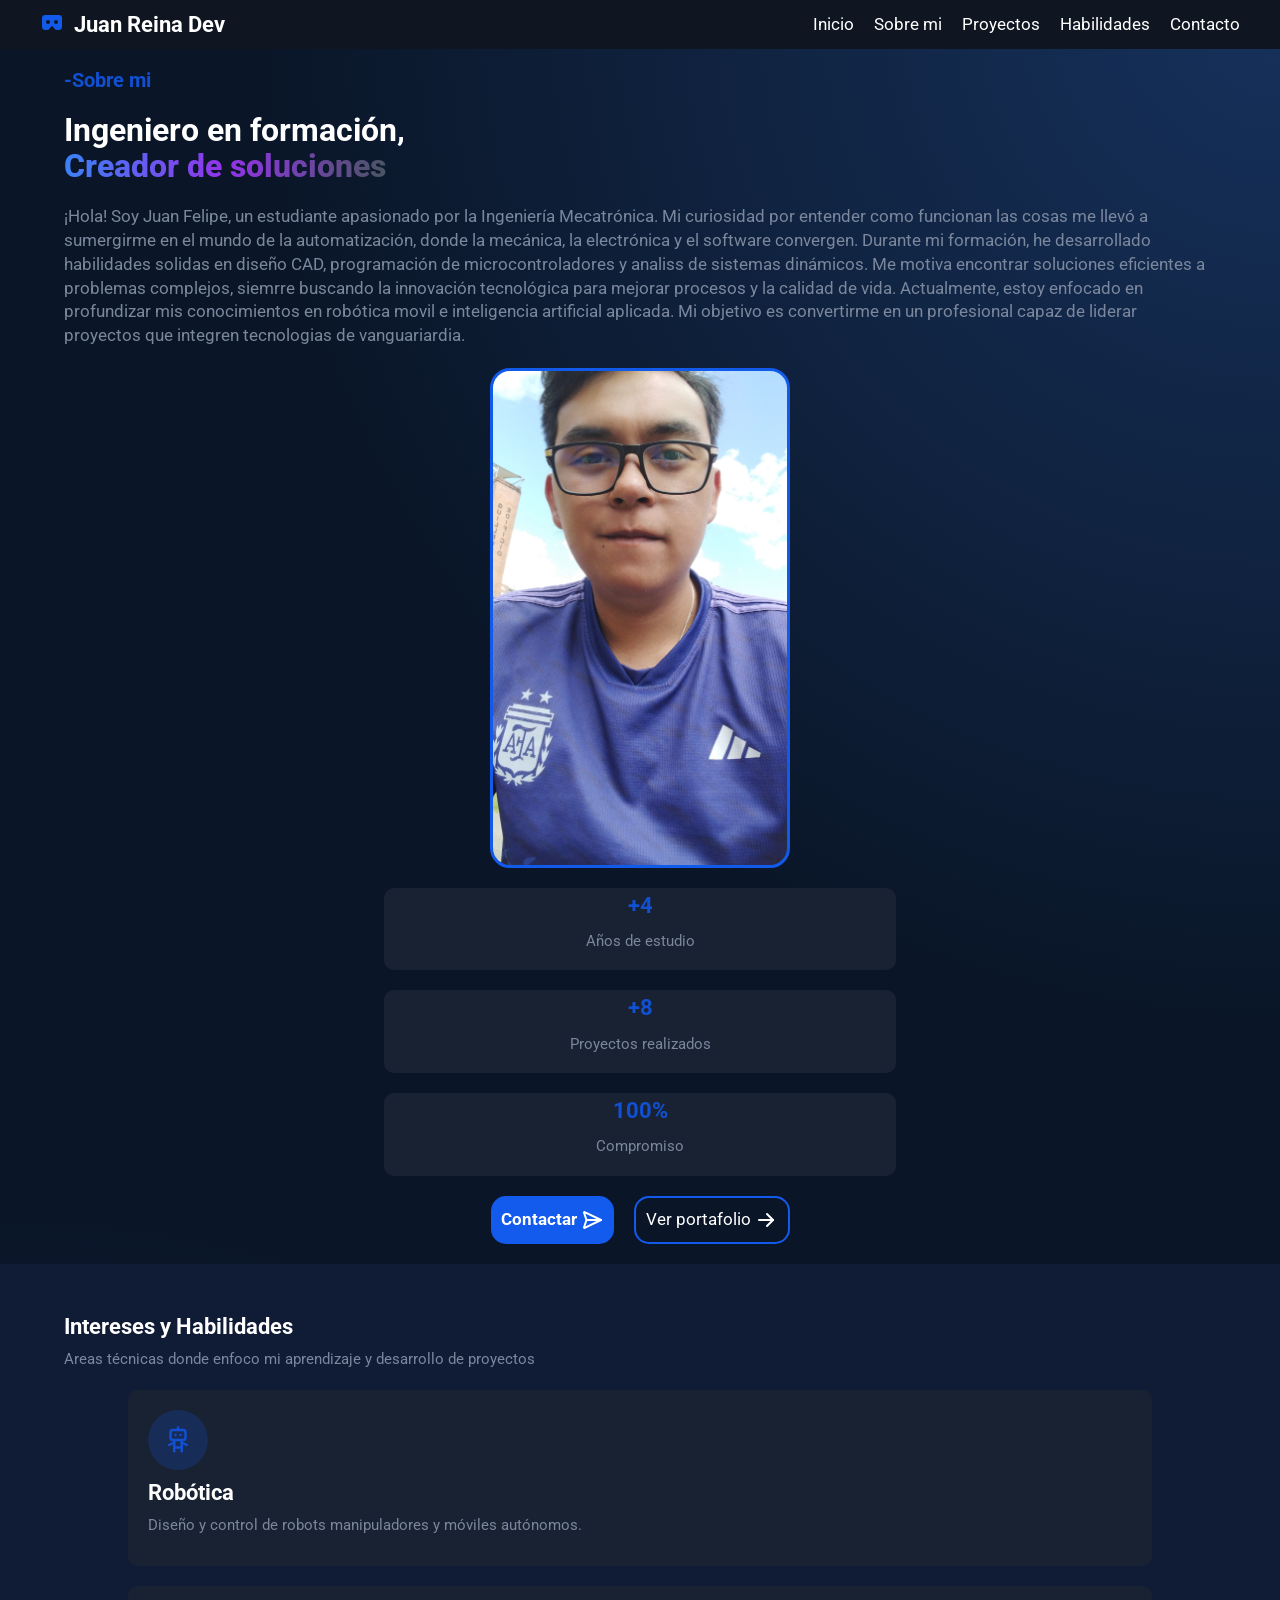
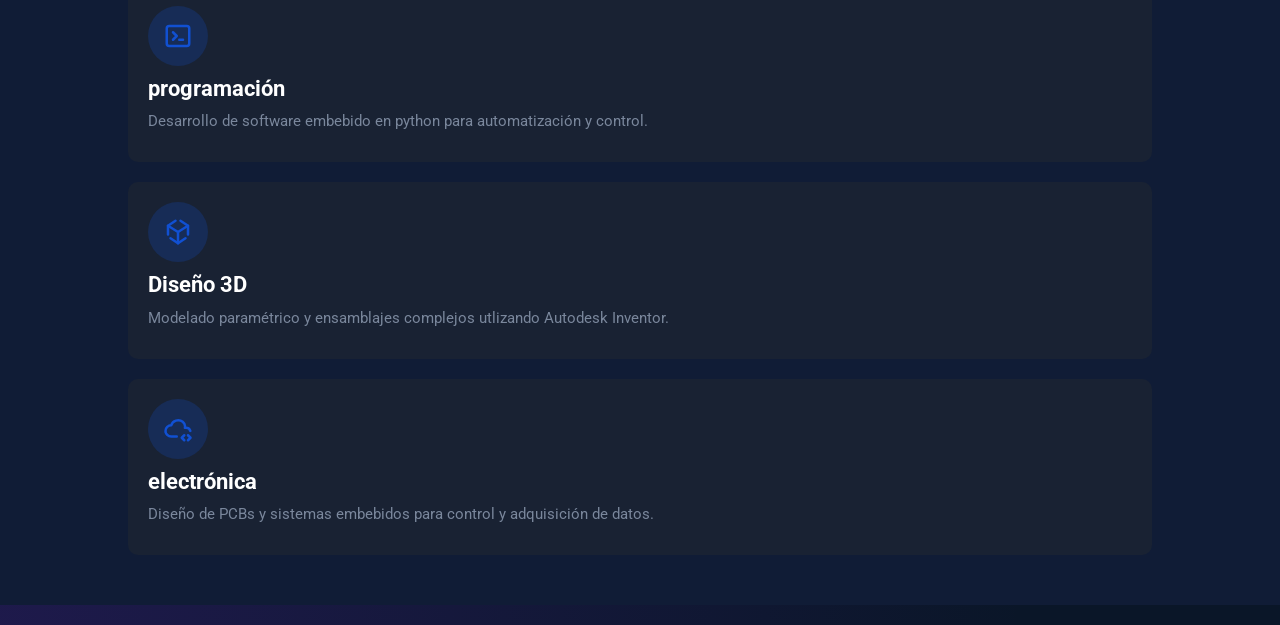
==== sobre_mi.html @ e926c3b2 "Faltan section y footer" ====
<!DOCTYPE html>
<html lang="en">

<head>
    <meta charset="UTF-8">
    <meta name="viewport" content="width=device-width, initial-scale=1.0">
    <title>Portafolio Juan Felipe Reina</title>
    <link rel="stylesheet" href="./CSS/normalize.css">
    <link rel="preconnect" href="https://fonts.googleapis.com">
    <link rel="preconnect" href="https://fonts.gstatic.com" crossorigin>
    <link href="https://fonts.googleapis.com/css2?family=Roboto:ital,wght@0,100..900;1,100..900&display=swap"
        rel="stylesheet">
    <link rel="preload" as="image" href="../img/plc.jpg">
    <link rel="stylesheet" href="./CSS/styles.css">
</head>

<body>
    <header>
        <div class="contenedor">
            <div class="logo">
                <a href="index.html">
                    <svg xmlns="http://www.w3.org/2000/svg" width="24" height="24" viewBox="0 0 24 24" fill="#125AEA"
                        class="icon icon-tabler icons-tabler-filled icon-tabler-cardboards">
                        <path stroke="none" d="M0 0h24v24H0z" fill="none" />
                        <path
                            d="M19 5a3 3 0 0 1 3 3v8.5a3.5 3.5 0 0 1 -3.5 3.5h-1.062a4 4 0 0 1 -3.118 -1.504l-1.54 -1.92a1 1 0 0 0 -1.56 0l-1.538 1.917a4 4 0 0 1 -3.122 1.507h-1.06a3.5 3.5 0 0 1 -3.5 -3.5v-8.5a3 3 0 0 1 3 -3zm-11 5a2 2 0 0 0 -1.995 1.85l-.005 .15a2 2 0 1 0 2 -2m8 0a2 2 0 0 0 -1.995 1.85l-.005 .15a2 2 0 1 0 2 -2" />
                    </svg>
                </a>
                <a href="index.html">
                    <h1>Juan Reina Dev</h1>
                </a>
            </div>
            <nav class="navegacion">
                <a class="navegacion__direccion" href="./index.html">Inicio</a>
                <a class="navegacion__direccion" href="./sobre_mi.html">Sobre mi</a>
                <a class="navegacion__direccion" href="#">Proyectos</a>
                <a class="navegacion__direccion" href="#">Habilidades</a>
                <a class="navegacion__direccion" href="#">Contacto</a>
            </nav>
        </div>
    </header>
    <main class="principal">
        <section class="titulo">
            <h4>-Sobre mi</h4>
            <h1>Ingeniero en formación, <br> <span>Creador de soluciones</span></h1>
        </section>
        <section class="contenido-sobre-mi">
            <p>¡Hola! Soy Juan Felipe, un estudiante apasionado por la Ingeniería
                Mecatrónica. Mi curiosidad por entender como funcionan las cosas me
                llevó a sumergirme en el mundo de la automatización, donde la mecánica,
                la electrónica y el software convergen.
                Durante mi formación, he desarrollado habilidades solidas en diseño CAD,
                programación de microcontroladores y analiss de sistemas dinámicos.
                Me motiva encontrar soluciones eficientes a problemas complejos,
                siemrre buscando la innovación tecnológica para mejorar procesos y la
                calidad de vida.
                Actualmente, estoy enfocado en profundizar mis conocimientos en
                robótica movil e inteligencia artificial aplicada. Mi objetivo es
                convertirme en un profesional capaz de liderar proyectos que integren
                tecnologias de vanguariardia.
            </p>
            <div class="foto"></div>
        </section>
    </main>
    <section claas="datos">
        <div class="card">
            <h3>+4</h1>
                <p>Años de estudio</p>
        </div>
        <div class="card">
            <h3>+8</h1>
                <p>Proyectos realizados</p>
        </div>
        <div class="card">
            <h3>100%</h1>
                <p>Compromiso</p>
        </div>
    </section>

    <section>
        <div class="botones">
            <a href="#" class="btn-primario">Contactar
                <svg xmlns="http://www.w3.org/2000/svg" width="24" height="24" viewBox="0 0 24 24" fill="none"
                    stroke="#ffffff" stroke-width="2" stroke-linecap="round" stroke-linejoin="round"
                    class="icon icon-tabler icons-tabler-outline icon-tabler-send-2">
                    <path stroke="none" d="M0 0h24v24H0z" fill="none" />
                    <path
                        d="M4.698 4.034l16.302 7.966l-16.302 7.966a.503 .503 0 0 1 -.546 -.124a.555 .555 0 0 1 -.12 -.568l2.468 -7.274l-2.468 -7.274a.555 .555 0 0 1 .12 -.568a.503 .503 0 0 1 .546 -.124" />
                    <path d="M6.5 12h14.5" />
                </svg>
            </a>
            <a href="index.html" class="btn-secundario">Ver portafolio
                <svg xmlns="http://www.w3.org/2000/svg" width="24" height="24" viewBox="0 0 24 24" fill="none"
                    stroke="#ffffff" stroke-width="2" stroke-linecap="round" stroke-linejoin="round"
                    class="icon icon-tabler icons-tabler-outline icon-tabler-arrow-right">
                    <path stroke="none" d="M0 0h24v24H0z" fill="none" />
                    <path d="M5 12l14 0" />
                    <path d="M13 18l6 -6" />
                    <path d="M13 6l6 6" />
                </svg>
            </a>
        </div>
    </section>
    <section class="intereses">
        <h1>Intereses y Habilidades</h1>
        <p>Areas técnicas donde enfoco mi aprendizaje y desarrollo de proyectos</p>
        <div class="habilidades">
            <div class="card card--habilidades">
                <div class="card__icono">
                <svg xmlns="http://www.w3.org/2000/svg" width="24" height="24" viewBox="0 0 24 24" fill="none"
                    stroke="#1150d2" stroke-width="2" stroke-linecap="round" stroke-linejoin="round"
                    class="icon icon-tabler icons-tabler-outline icon-tabler-robot">
                    <path stroke="none" d="M0 0h24v24H0z" fill="none" />
                    <path d="M6 6a2 2 0 0 1 2 -2h8a2 2 0 0 1 2 2v4a2 2 0 0 1 -2 2h-8a2 2 0 0 1 -2 -2l0 -4" />
                    <path d="M12 2v2" />
                    <path d="M9 12v9" />
                    <path d="M15 12v9" />
                    <path d="M5 16l4 -2" />
                    <path d="M15 14l4 2" />
                    <path d="M9 18h6" />
                    <path d="M10 8v.01" />
                    <path d="M14 8v.01" />
                </svg>
                </div>
                <h2>Robótica</h2>
                <p>
                    Diseño y control de robots manipuladores y móviles autónomos.
                </p>
            </div>
            <div class="card card--habilidades">
                <div class="card__icono">
                    <svg xmlns="http://www.w3.org/2000/svg" width="24" height="24" viewBox="0 0 24 24" fill="none"
                        stroke="#1150d2" stroke-width="2" stroke-linecap="round" stroke-linejoin="round"
                        class="icon icon-tabler icons-tabler-outline icon-tabler-terminal-2">
                        <path stroke="none" d="M0 0h24v24H0z" fill="none" />
                        <path d="M8 9l3 3l-3 3" />
                        <path d="M13 15l3 0" />
                        <path d="M3 6a2 2 0 0 1 2 -2h14a2 2 0 0 1 2 2v12a2 2 0 0 1 -2 2h-14a2 2 0 0 1 -2 -2l0 -12" />
                    </svg>
                </div>
                <h2>programación</h2>
                <p>
                    Desarrollo de software embebido en python para automatización y control.
                </p>
            </div>
            <div class="card card--habilidades">
                <div class="card__icono">
                <svg xmlns="http://www.w3.org/2000/svg" width="24" height="24" viewBox="0 0 24 24" fill="none"
                    stroke="#1150d2" stroke-width="2" stroke-linecap="round" stroke-linejoin="round"
                    class="icon icon-tabler icons-tabler-outline icon-tabler-brand-unity">
                    <path stroke="none" d="M0 0h24v24H0z" fill="none" />
                    <path d="M14 3l6 4v7" />
                    <path d="M18 17l-6 4l-6 -4" />
                    <path d="M4 14v-7l6 -4" />
                    <path d="M4 7l8 5v9" />
                    <path d="M20 7l-8 5" />
                </svg>
                </div>
                <h2>Diseño 3D</h2>
                <p>
                    Modelado paramétrico y ensamblajes complejos utlizando Autodesk Inventor.
                </p>
            </div>
            <div class="card card--habilidades">
                <div class="card__icono">
                <svg xmlns="http://www.w3.org/2000/svg" width="24" height="24" viewBox="0 0 24 24" fill="none"
                    stroke="#1150d2" stroke-width="2" stroke-linecap="round" stroke-linejoin="round"
                    class="icon icon-tabler icons-tabler-outline icon-tabler-cloud-code">
                    <path stroke="none" d="M0 0h24v24H0z" fill="none" />
                    <path
                        d="M11 18.004h-4.343c-2.572 -.004 -4.657 -2.011 -4.657 -4.487c0 -2.475 2.085 -4.482 4.657 -4.482c.393 -1.762 1.794 -3.2 3.675 -3.773c1.88 -.572 3.956 -.193 5.444 1c1.488 1.19 2.162 3.007 1.77 4.769h.99a3.468 3.468 0 0 1 3.307 2.444" />
                    <path d="M20 21l2 -2l-2 -2" />
                    <path d="M17 17l-2 2l2 2" />
                </svg>
                </div>
                <h2>electrónica</h2>
                <p>
                    Diseño de PCBs y sistemas embebidos para control y adquisición de datos.
                </p>
            </div>
        </div>

    </section>



    <footer>

    </footer>

</body>

</html>
---- CSS/styles.css ----
:root {
  --color-primario: #101621;
  --color-heading: #ffffff;
  --fuente-prinipal: "Roboto", sans-serif;
  --color-svg: #125aea;
  --color-border: #1b3c6e;
  --color-secundario: #1250cf;
  --bg-border: #101c36;
  --contacto: #7a879c;
  --color-sobre-mi: #1150d2;
  --color-card: #192233;
  --color-btn-primario: #135BEC;
  --bg-card-habilidades: #172C56;
}

html {
  box-sizing: border-box;
  /*El box-sizing es para que el padding no afecte el ancho de los elementos*/
  font-size: 62.5%;
  /*Para que 1 rem = a 10px*/
}

*,
*:before,
*:after {
  box-sizing: inherit;
}

h1,
h2,
h3,
h4,
h5,
h6 {
  color: var(--color-heading);
  font-family: var(--fuente-prinipal);
  margin: 0;
  font-size: 2.2rem;
}

a {
  text-decoration: none;
  color: var(--color-heading);
  font-family: var(--fuente-prinipal);
  font-size: 1.7rem;
  font-weight: 400;
}

a:hover {
  color: var(--color-svg);
  transition: all 0.3s ease-in-out;
}

body {
  font-family: var(--fuente-prinipal);
  margin: 0;
  /* Elimina el margen por defecto del body */
  display: flex;
  flex-direction: column;
  /* Para que el footer se mantenga al final */
  /* Fondo con degradado radial */
  background-color: #0a1628;
  background-image: radial-gradient(
      circle at top right,
      rgba(59, 130, 246, 0.25),
      transparent 40%
    ),
    radial-gradient(
      circle at bottom left,
      rgba(109, 40, 217, 0.2),
      transparent 40%
    );
  min-height: 100vh;
  /* Fondo con degradado radial */
}

/* Header */
.contenedor {
  background-color: var(--color-primario);
  margin: 0 auto;
  padding: 1rem;
}

.logo {
  display: flex;
  gap: 1rem;
  justify-content: center;
}

.navegacion__direccion {
  display: block;
  text-align: center;
  margin-top: 0.7rem;
}

.navegacion__direccion:last-child {
  margin-bottom: none;
}

/* main */
.hero {
  text-align: center;
  padding: 1.5rem;
}

.legend {
  margin: 0 auto;
  font-weight: 800;
  color: var(--color-secundario);
  padding: 0.5rem 1rem;
  text-transform: uppercase;
  font-size: 1.5rem;
  width: fit-content;
  /* Ajusta el ancho al contenido */
  border-radius: 10px;
  background-color: var(--bg-border);
  margin-bottom: 1rem;
}

.contenido h1 {
  text-align: center;
  font-size: 3.5rem;
}

.contenido span {
  font-size: 3.5rem;
  font-weight: 800;
  background: linear-gradient(to right, #3b82f6, #9333ea, #4b5563);
  -webkit-background-clip: text;
  background-clip: text;
  -webkit-text-fill-color: transparent;
}

.contenido p {
  margin: 1rem auto;
  width: 90%;
  font-size: 1.5rem;
  color: var(--color-heading);
  text-align: justify;
  line-height: 1.4;
  margin-bottom: 2rem;
}

.contacto h3 {
  font-size: 1.2rem;
  font-weight: 400;
  color: var(--contacto);
  margin-bottom: 1rem;
}

.meta {
  margin: 0 auto;
  padding: 1.5rem;
}

.imagen {
  margin: 0 auto;
  max-width: 90%;
  margin-top: 2rem;
  background-image: url(../img/plc.jpg);
  /* Añadiendo imagen */
  height: 400px;
  background-size: cover;
  background-repeat: no-repeat;
  background-position: center;
  width: 350px;
  border-radius: 20px;
  border: 3px solid var(--color-svg);
  overflow: hidden;
}

.legend--proyectos {
  margin-top: 2rem;
}

/* footer */
.footer {
  width: 100%;
}

.footer h3 {
  margin: 1.5rem 0;
  text-align: center;
  font-weight: 400;
  font-size: 1.2rem;
}

/* Sobre mi */
.principal {
  width: 90%;
  margin: 0 auto; /* Para que no llegue a las orillas */
}

.titulo {
  margin-bottom: 2rem;
}

.titulo h4 {
  color: var(--color-sobre-mi);
  font-size: 2rem;
  margin: 2rem 0;
}

.titulo h1 {
  font-size: 3.2rem;
}

.titulo span {
  font-size: 3.2rem;
  font-weight: 800;
  background: linear-gradient(to right, #3b82f6, #9333ea, #4b5563);
  -webkit-background-clip: text;
  background-clip: text;
  -webkit-text-fill-color: transparent;
}

.contenido-sobre-mi p {
  color: var(--contacto);
  font-size: 1.7rem;
  line-height: 1.4;
  margin-bottom: 2rem;
}
.foto {
  margin: 0 auto;
  background-image: url(../img/yo.jpg);
  width: 300px;
  height: 500px;
  background-repeat: no-repeat;
  background-position: center;
  background-size: cover;
  border-radius: 20px;
  border: 3px solid var(--color-svg);
  overflow: hidden;
}

.card {
  margin: 0 auto;
  margin-top: 2rem;
  background-color: var(--color-card);
  width: 40%;
  border-radius: 10px;
  padding: 0.5rem;
}

.card h3 {
  color: var(--color-sobre-mi);
  text-align: center;
}

.card p {
  font-size: 1.5rem;
  color: var(--contacto);
  text-align: center;
}

.botones {
  margin-top: 2rem;
  display: flex;
  gap: 2rem;
  justify-content: center;
}

.btn-primario {
  font-weight: bold;
  display: flex;
  align-items: center;
  gap: 0.3rem;
  background-color: var(--color-btn-primario);
  border-radius: 15px;
  padding: 1rem;
}

.btn-secundario {
  display: flex;
  align-items: center;
  gap: 0.3rem;
  border: 2px solid var(--color-btn-primario);
  border-radius: 15px;
  padding: 1rem;
}

.intereses {
  margin-top: 2rem;
  margin-bottom: 2rem;
  background-color: var(--bg-border);
  padding: 5rem 0;
}

.intereses h1 {
  width: 90%;
  margin: 0 auto; /* Para que no llegue a las orillas */
  margin-bottom: 1rem;
}

.intereses p {
  width: 90%;
  margin: 0 auto; /* Para que no llegue a las orillas */
  color: var(--contacto);
  font-size: 1.5rem;
  line-height: 1.4;
}

.card--habilidades {
  display: flex;
  flex-direction: column;
  width: 80%;
  padding: 2rem;
}

.card__icono{
  background-color: var(--bg-card-habilidades);
  display: flex;
  align-items: center;
  justify-content: center;
  width: 6rem;  /* Tamaño del círculo */
  height: 6rem;
  border-radius: 50%; /* Fondo circular */
  padding: 0.7rem; /* Espacio interno */
  margin-bottom: 1rem;

}

.card__icono svg {
  width: 3rem;  /* Tamaño del icono */
  height: 3rem;
}

.card--habilidades p {
  width: 100%;
  text-align: initial;
  font-size: 1.5rem;
  margin: 1rem 0;
}






















































































/* Media Queries */
/* header */
@media (min-width: 768px) {
  .contenedor {
    display: flex;
    justify-content: space-between;
    align-items: center;
    gap: 2rem;
  }

  .logo {
    display: flex;
    align-items: center;
    gap: 1rem;
    margin-left: 3rem;
  }

  .navegacion {
    margin-right: 3rem;
    display: flex;
    gap: 2rem;
    align-items: center;
  }

  .navegacion__direccion {
    display: inline;
    text-align: left;
    margin-top: 0;
    margin: 0;
  }

  /* main */
  .hero {
    margin-top: 6rem;
    display: grid;
    grid-auto-flow: column;
    /*para que los elementos se coloquen en columnas*/
    grid-template-columns: repeat(2, 1fr);
    justify-items: center;
    flex: 1;
    /* Ocupa el espacio disponible y empuja el footer al fondo */
    margin-left: 5rem;
    margin-bottom: -6rem;
  }

  .contacto {
    display: grid;
    grid-row: 2/3;
    justify-self: start;
    gap: 4rem;
    margin-top: -26rem;
  }

  .contacto h3 {
    font-size: 1.5rem;
    font-weight: 400;
    color: var(--contacto);
    margin-left: -3rem;
  }

  .redes {
    display: flex;
    margin-top: -9rem;
    margin-left: 3rem;
  }

  .redes svg {
    display: flex;
    align-items: center;
    justify-content: center;
    width: 5rem;
    /* Tamaño del círculo */
    height: 5rem;
    background-color: var(--bg-border);
    border-radius: 50%;
    padding: 1rem;
    /* Espacio interno */
    margin-top: -4rem;
  }

  .legend {
    font-weight: 800;
    color: var(--color-secundario);
    padding: 0.5rem 1rem;
    text-transform: uppercase;
    font-size: 1.5rem;
    width: fit-content;
    /* Ajusta el ancho al contenido */
    border-radius: 10px;
    background-color: var(--bg-border);
  }

  .contenido h1 {
    font-size: 8rem;
  }

  .contenido span {
    font-size: 8rem;
  }

  .contenido {
    margin-bottom: 5rem;
  }

  .contenido p {
    font-size: 1.8rem;
    width: 80%;
    margin-bottom: 25rem;
  }
  /* footer */
  .footer h3 {
    font-size: 1.6rem;
    margin-right: 3rem;
  }

  .navegacion__footer {
    display: flex;
    gap: 2rem;
    margin-left: 3rem;
  }
}
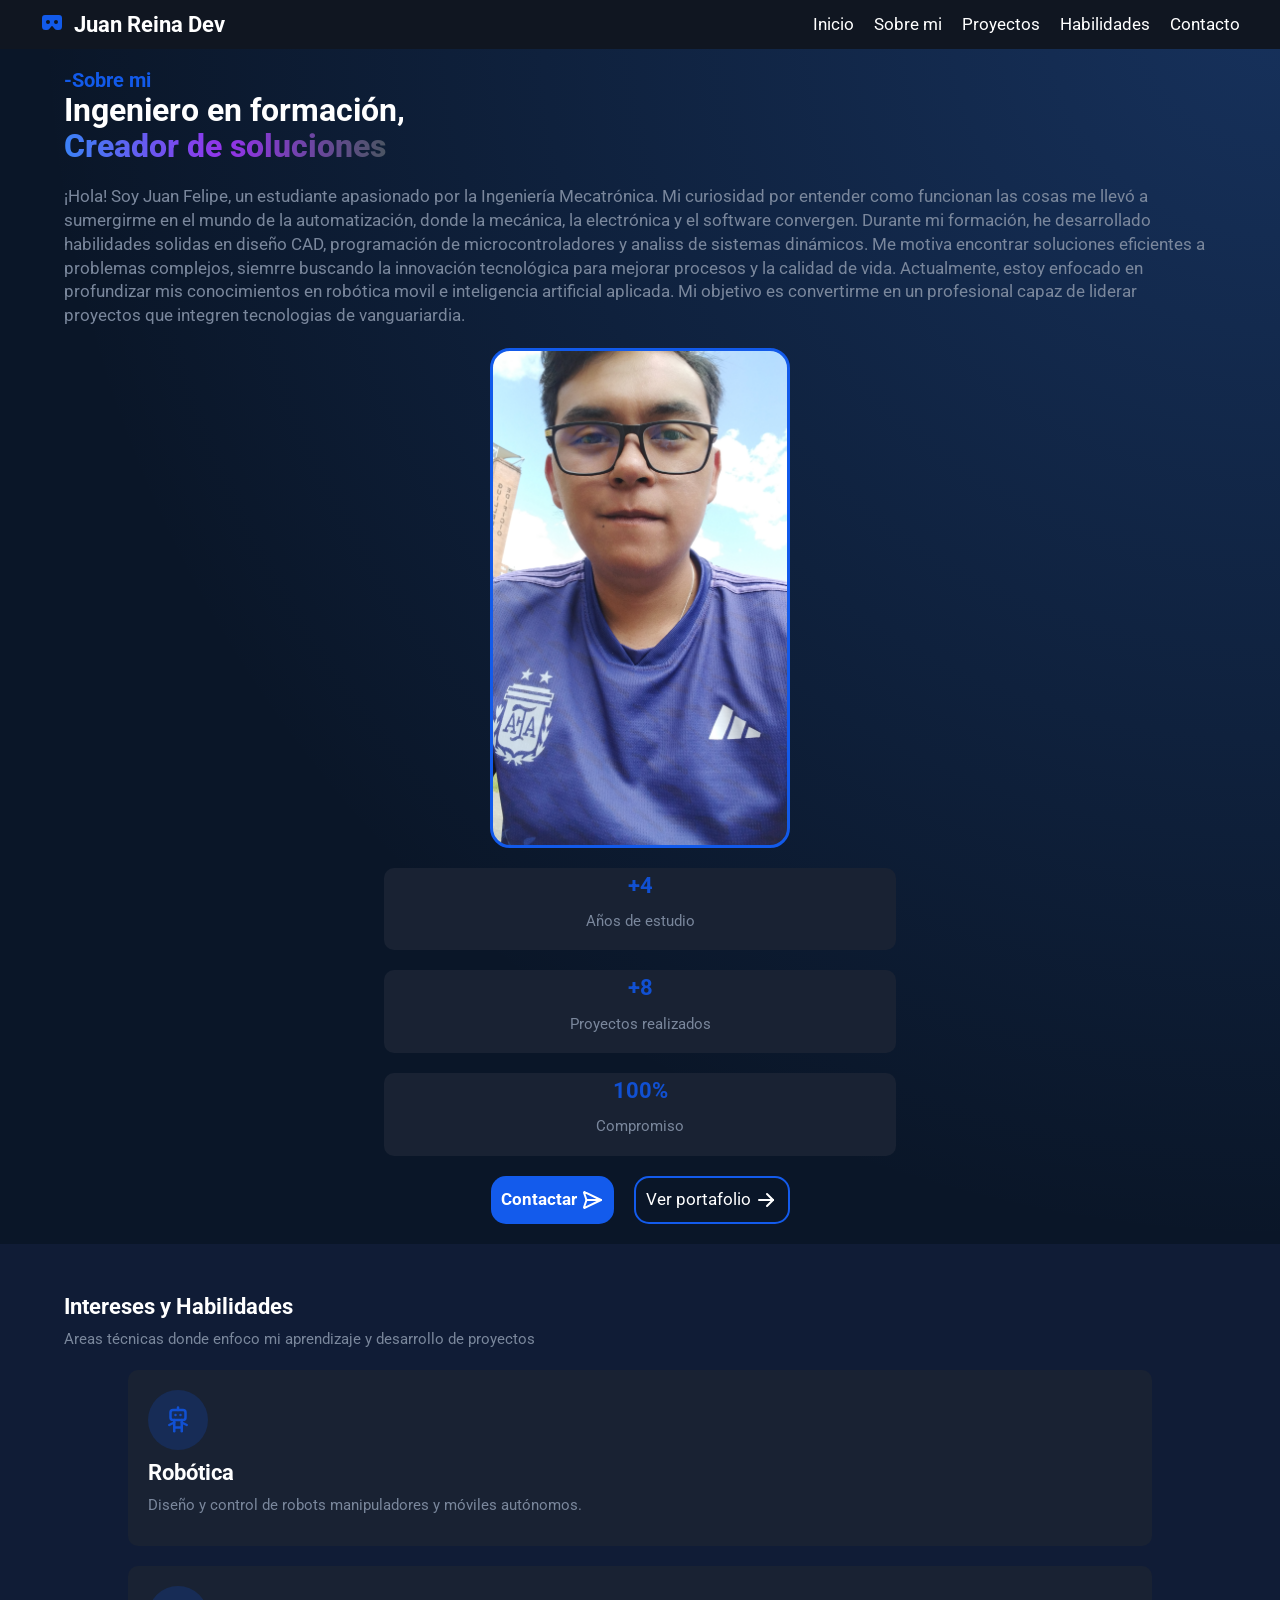
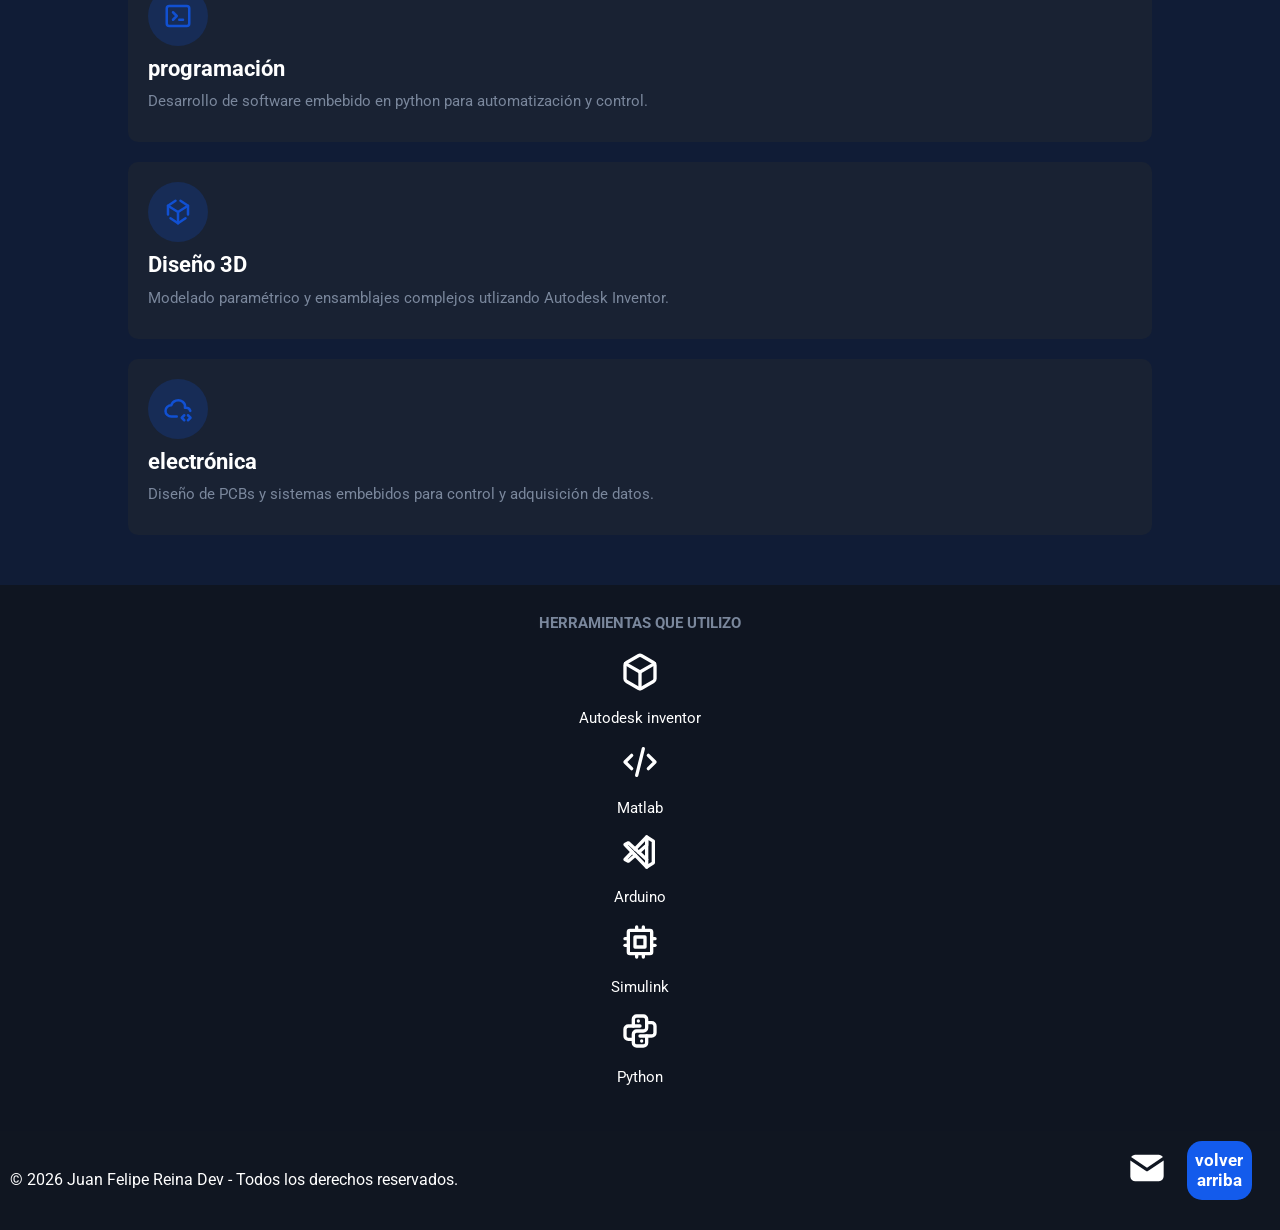
==== commit 22cd64bc: "Sobre mi movile terminado" ====
--- a/sobre_mi.html
+++ b/sobre_mi.html
@@ -27,7 +27,7 @@
                     </svg>
                 </a>
                 <a href="index.html">
-                    <h1>Juan Reina Dev</h1>
+                    <h1 id="titulo">Juan Reina Dev</h1>
                 </a>
             </div>
             <nav class="navegacion">
@@ -107,20 +107,20 @@
         <div class="habilidades">
             <div class="card card--habilidades">
                 <div class="card__icono">
-                <svg xmlns="http://www.w3.org/2000/svg" width="24" height="24" viewBox="0 0 24 24" fill="none"
-                    stroke="#1150d2" stroke-width="2" stroke-linecap="round" stroke-linejoin="round"
-                    class="icon icon-tabler icons-tabler-outline icon-tabler-robot">
-                    <path stroke="none" d="M0 0h24v24H0z" fill="none" />
-                    <path d="M6 6a2 2 0 0 1 2 -2h8a2 2 0 0 1 2 2v4a2 2 0 0 1 -2 2h-8a2 2 0 0 1 -2 -2l0 -4" />
-                    <path d="M12 2v2" />
-                    <path d="M9 12v9" />
-                    <path d="M15 12v9" />
-                    <path d="M5 16l4 -2" />
-                    <path d="M15 14l4 2" />
-                    <path d="M9 18h6" />
-                    <path d="M10 8v.01" />
-                    <path d="M14 8v.01" />
-                </svg>
+                    <svg xmlns="http://www.w3.org/2000/svg" width="24" height="24" viewBox="0 0 24 24" fill="none"
+                        stroke="#1150d2" stroke-width="2" stroke-linecap="round" stroke-linejoin="round"
+                        class="icon icon-tabler icons-tabler-outline icon-tabler-robot">
+                        <path stroke="none" d="M0 0h24v24H0z" fill="none" />
+                        <path d="M6 6a2 2 0 0 1 2 -2h8a2 2 0 0 1 2 2v4a2 2 0 0 1 -2 2h-8a2 2 0 0 1 -2 -2l0 -4" />
+                        <path d="M12 2v2" />
+                        <path d="M9 12v9" />
+                        <path d="M15 12v9" />
+                        <path d="M5 16l4 -2" />
+                        <path d="M15 14l4 2" />
+                        <path d="M9 18h6" />
+                        <path d="M10 8v.01" />
+                        <path d="M14 8v.01" />
+                    </svg>
                 </div>
                 <h2>Robótica</h2>
                 <p>
@@ -145,16 +145,16 @@
             </div>
             <div class="card card--habilidades">
                 <div class="card__icono">
-                <svg xmlns="http://www.w3.org/2000/svg" width="24" height="24" viewBox="0 0 24 24" fill="none"
-                    stroke="#1150d2" stroke-width="2" stroke-linecap="round" stroke-linejoin="round"
-                    class="icon icon-tabler icons-tabler-outline icon-tabler-brand-unity">
-                    <path stroke="none" d="M0 0h24v24H0z" fill="none" />
-                    <path d="M14 3l6 4v7" />
-                    <path d="M18 17l-6 4l-6 -4" />
-                    <path d="M4 14v-7l6 -4" />
-                    <path d="M4 7l8 5v9" />
-                    <path d="M20 7l-8 5" />
-                </svg>
+                    <svg xmlns="http://www.w3.org/2000/svg" width="24" height="24" viewBox="0 0 24 24" fill="none"
+                        stroke="#1150d2" stroke-width="2" stroke-linecap="round" stroke-linejoin="round"
+                        class="icon icon-tabler icons-tabler-outline icon-tabler-brand-unity">
+                        <path stroke="none" d="M0 0h24v24H0z" fill="none" />
+                        <path d="M14 3l6 4v7" />
+                        <path d="M18 17l-6 4l-6 -4" />
+                        <path d="M4 14v-7l6 -4" />
+                        <path d="M4 7l8 5v9" />
+                        <path d="M20 7l-8 5" />
+                    </svg>
                 </div>
                 <h2>Diseño 3D</h2>
                 <p>
@@ -163,29 +163,104 @@
             </div>
             <div class="card card--habilidades">
                 <div class="card__icono">
-                <svg xmlns="http://www.w3.org/2000/svg" width="24" height="24" viewBox="0 0 24 24" fill="none"
-                    stroke="#1150d2" stroke-width="2" stroke-linecap="round" stroke-linejoin="round"
-                    class="icon icon-tabler icons-tabler-outline icon-tabler-cloud-code">
+                    <svg xmlns="http://www.w3.org/2000/svg" width="24" height="24" viewBox="0 0 24 24" fill="none"
+                        stroke="#1150d2" stroke-width="2" stroke-linecap="round" stroke-linejoin="round"
+                        class="icon icon-tabler icons-tabler-outline icon-tabler-cloud-code">
+                        <path stroke="none" d="M0 0h24v24H0z" fill="none" />
+                        <path
+                            d="M11 18.004h-4.343c-2.572 -.004 -4.657 -2.011 -4.657 -4.487c0 -2.475 2.085 -4.482 4.657 -4.482c.393 -1.762 1.794 -3.2 3.675 -3.773c1.88 -.572 3.956 -.193 5.444 1c1.488 1.19 2.162 3.007 1.77 4.769h.99a3.468 3.468 0 0 1 3.307 2.444" />
+                        <path d="M20 21l2 -2l-2 -2" />
+                        <path d="M17 17l-2 2l2 2" />
+                    </svg>
+                </div>
+                <h2>electrónica</h2>
+                <p>
+                    Diseño de PCBs y sistemas embebidos para control y adquisición de datos.
+                </p>
+            </div>
+        </div>
+    </section>
+    <section class="herramientas">
+        <h4>Herramientas que utilizo</h4>
+        <div class="herramientas__iconos">
+            <svg xmlns="http://www.w3.org/2000/svg" width="24" height="24" viewBox="0 0 24 24" fill="none"
+                stroke="#ffffff" stroke-width="2" stroke-linecap="round" stroke-linejoin="round"
+                class="icon icon-tabler icons-tabler-outline icon-tabler-cube">
+                <path stroke="none" d="M0 0h24v24H0z" fill="none" />
+                <path
+                    d="M21 16.008v-8.018a1.98 1.98 0 0 0 -1 -1.717l-7 -4.008a2.016 2.016 0 0 0 -2 0l-7 4.008c-.619 .355 -1 1.01 -1 1.718v8.018c0 .709 .381 1.363 1 1.717l7 4.008a2.016 2.016 0 0 0 2 0l7 -4.008c.619 -.355 1 -1.01 1 -1.718" />
+                <path d="M12 22v-10" />
+                <path d="M12 12l8.73 -5.04" />
+                <path d="M3.27 6.96l8.73 5.04" />
+            </svg>
+            <p>Autodesk inventor</p>
+            <svg xmlns="http://www.w3.org/2000/svg" width="24" height="24" viewBox="0 0 24 24" fill="none"
+                stroke="#ffffff" stroke-width="2" stroke-linecap="round" stroke-linejoin="round"
+                class="icon icon-tabler icons-tabler-outline icon-tabler-code">
+                <path stroke="none" d="M0 0h24v24H0z" fill="none" />
+                <path d="M7 8l-4 4l4 4" />
+                <path d="M17 8l4 4l-4 4" />
+                <path d="M14 4l-4 16" />
+            </svg>
+            <p>Matlab</p>
+            <svg xmlns="http://www.w3.org/2000/svg" width="24" height="24" viewBox="0 0 24 24" fill="none"
+                stroke="#ffffff" stroke-width="2" stroke-linecap="round" stroke-linejoin="round"
+                class="icon icon-tabler icons-tabler-outline icon-tabler-brand-vscode">
+                <path stroke="none" d="M0 0h24v24H0z" fill="none" />
+                <path d="M16 3v18l4 -2.5v-13l-4 -2.5" />
+                <path d="M9.165 13.903l-4.165 3.597l-2 -1l4.333 -4.5m1.735 -1.802l6.932 -7.198v5l-4.795 4.141" />
+                <path d="M16 16.5l-11 -10l-2 1l13 13.5" />
+            </svg>
+            <p>Arduino</p>
+            <svg xmlns="http://www.w3.org/2000/svg" width="24" height="24" viewBox="0 0 24 24" fill="none"
+                stroke="#ffffff" stroke-width="2" stroke-linecap="round" stroke-linejoin="round"
+                class="icon icon-tabler icons-tabler-outline icon-tabler-cpu">
+                <path stroke="none" d="M0 0h24v24H0z" fill="none" />
+                <path d="M5 6a1 1 0 0 1 1 -1h12a1 1 0 0 1 1 1v12a1 1 0 0 1 -1 1h-12a1 1 0 0 1 -1 -1l0 -12" />
+                <path d="M9 9h6v6h-6l0 -6" />
+                <path d="M3 10h2" />
+                <path d="M3 14h2" />
+                <path d="M10 3v2" />
+                <path d="M14 3v2" />
+                <path d="M21 10h-2" />
+                <path d="M21 14h-2" />
+                <path d="M14 21v-2" />
+                <path d="M10 21v-2" />
+            </svg>
+            <p>Simulink</p>
+            <svg xmlns="http://www.w3.org/2000/svg" width="24" height="24" viewBox="0 0 24 24" fill="none"
+                stroke="#ffffff" stroke-width="2" stroke-linecap="round" stroke-linejoin="round"
+                class="icon icon-tabler icons-tabler-outline icon-tabler-brand-python">
+                <path stroke="none" d="M0 0h24v24H0z" fill="none" />
+                <path d="M12 9h-7a2 2 0 0 0 -2 2v4a2 2 0 0 0 2 2h3" />
+                <path d="M12 15h7a2 2 0 0 0 2 -2v-4a2 2 0 0 0 -2 -2h-3" />
+                <path
+                    d="M8 9v-4a2 2 0 0 1 2 -2h4a2 2 0 0 1 2 2v5a2 2 0 0 1 -2 2h-4a2 2 0 0 0 -2 2v5a2 2 0 0 0 2 2h4a2 2 0 0 0 2 -2v-4" />
+                <path d="M11 6l0 .01" />
+                <path d="M13 18l0 .01" />
+            </svg>
+            <p>Python</p>
+        </div>
+    </section>
+    <footer class="footer contenedor">
+        <h3>
+            &copy; 2026 Juan Felipe Reina Dev - Todos los derechos reservados.
+        </h3>
+        <div class="footer__contacto">
+            <a href="#">
+                <svg xmlns="http://www.w3.org/2000/svg" width="24" height="24" viewBox="0 0 24 24" fill="#ffffff"
+                    class="icon icon-tabler icons-tabler-filled icon-tabler-mail">
                     <path stroke="none" d="M0 0h24v24H0z" fill="none" />
                     <path
-                        d="M11 18.004h-4.343c-2.572 -.004 -4.657 -2.011 -4.657 -4.487c0 -2.475 2.085 -4.482 4.657 -4.482c.393 -1.762 1.794 -3.2 3.675 -3.773c1.88 -.572 3.956 -.193 5.444 1c1.488 1.19 2.162 3.007 1.77 4.769h.99a3.468 3.468 0 0 1 3.307 2.444" />
-                    <path d="M20 21l2 -2l-2 -2" />
-                    <path d="M17 17l-2 2l2 2" />
+                        d="M22 7.535v9.465a3 3 0 0 1 -2.824 2.995l-.176 .005h-14a3 3 0 0 1 -2.995 -2.824l-.005 -.176v-9.465l9.445 6.297l.116 .066a1 1 0 0 0 .878 0l.116 -.066l9.445 -6.297z" />
+                    <path
+                        d="M19 4c1.08 0 2.027 .57 2.555 1.427l-9.555 6.37l-9.555 -6.37a2.999 2.999 0 0 1 2.354 -1.42l.201 -.007h14z" />
                 </svg>
-                </div>
-                <h2>electrónica</h2>
-                <p>
-                    Diseño de PCBs y sistemas embebidos para control y adquisición de datos.
-                </p>
-            </div>
-        </div>
-
-    </section>
-
-
-
-    <footer>
-
+            </a>
+            <a href="#titulo" class="btn-primario btn-primario--footer">
+                <p>volver arriba</p>
+            </a>
+        </div>
     </footer>
 
 </body>
--- a/CSS/styles.css
+++ b/CSS/styles.css
@@ -11,6 +11,7 @@
   --color-card: #192233;
   --color-btn-primario: #135BEC;
   --bg-card-habilidades: #172C56;
+  --color-herramientas: #0F1521;
 }
 
 html {
@@ -196,9 +197,10 @@
 }
 
 .titulo h4 {
-  color: var(--color-sobre-mi);
+  color: var(--color-svg);
   font-size: 2rem;
-  margin: 2rem 0;
+  margin-top: 2rem;
+  font-weight: revert-layer;
 }
 
 .titulo h1 {
@@ -281,7 +283,6 @@
 
 .intereses {
   margin-top: 2rem;
-  margin-bottom: 2rem;
   background-color: var(--bg-border);
   padding: 5rem 0;
 }
@@ -332,12 +333,61 @@
   margin: 1rem 0;
 }
 
-
-
-
-
-
-
+.herramientas {
+  background-color: var(--color-herramientas);
+  padding: 3rem 0;
+}
+
+.herramientas h4 {
+  text-align: center;
+  color: var(--contacto);
+  text-transform: uppercase;
+  font-size: 1.5rem;
+}
+
+.herramientas__iconos p {
+  color: var(--color-heading);
+  font-size: 1.5rem;
+}
+
+.herramientas__iconos svg {
+  width: 100%;
+  height: auto;
+  width: 4rem;
+}
+
+.herramientas__iconos {
+  margin-top: 2rem;
+  display: block;
+  text-align: center;
+}
+
+.btn-primario--footer {
+  width: 40%;
+  padding: 0.2rem;
+
+}
+
+.btn-primario--footer p{
+  width: 100%;
+  text-align: center;
+  margin: 0.8rem auto;
+
+}
+
+.footer__contacto {
+  display: flex;
+  gap: 2rem;
+  align-items: center;
+  justify-content: center;
+  margin-bottom: 2rem;
+}
+
+.footer__contacto svg {
+  width: 100%;
+  height: auto;
+  width: 4rem;
+}  
 
 
 
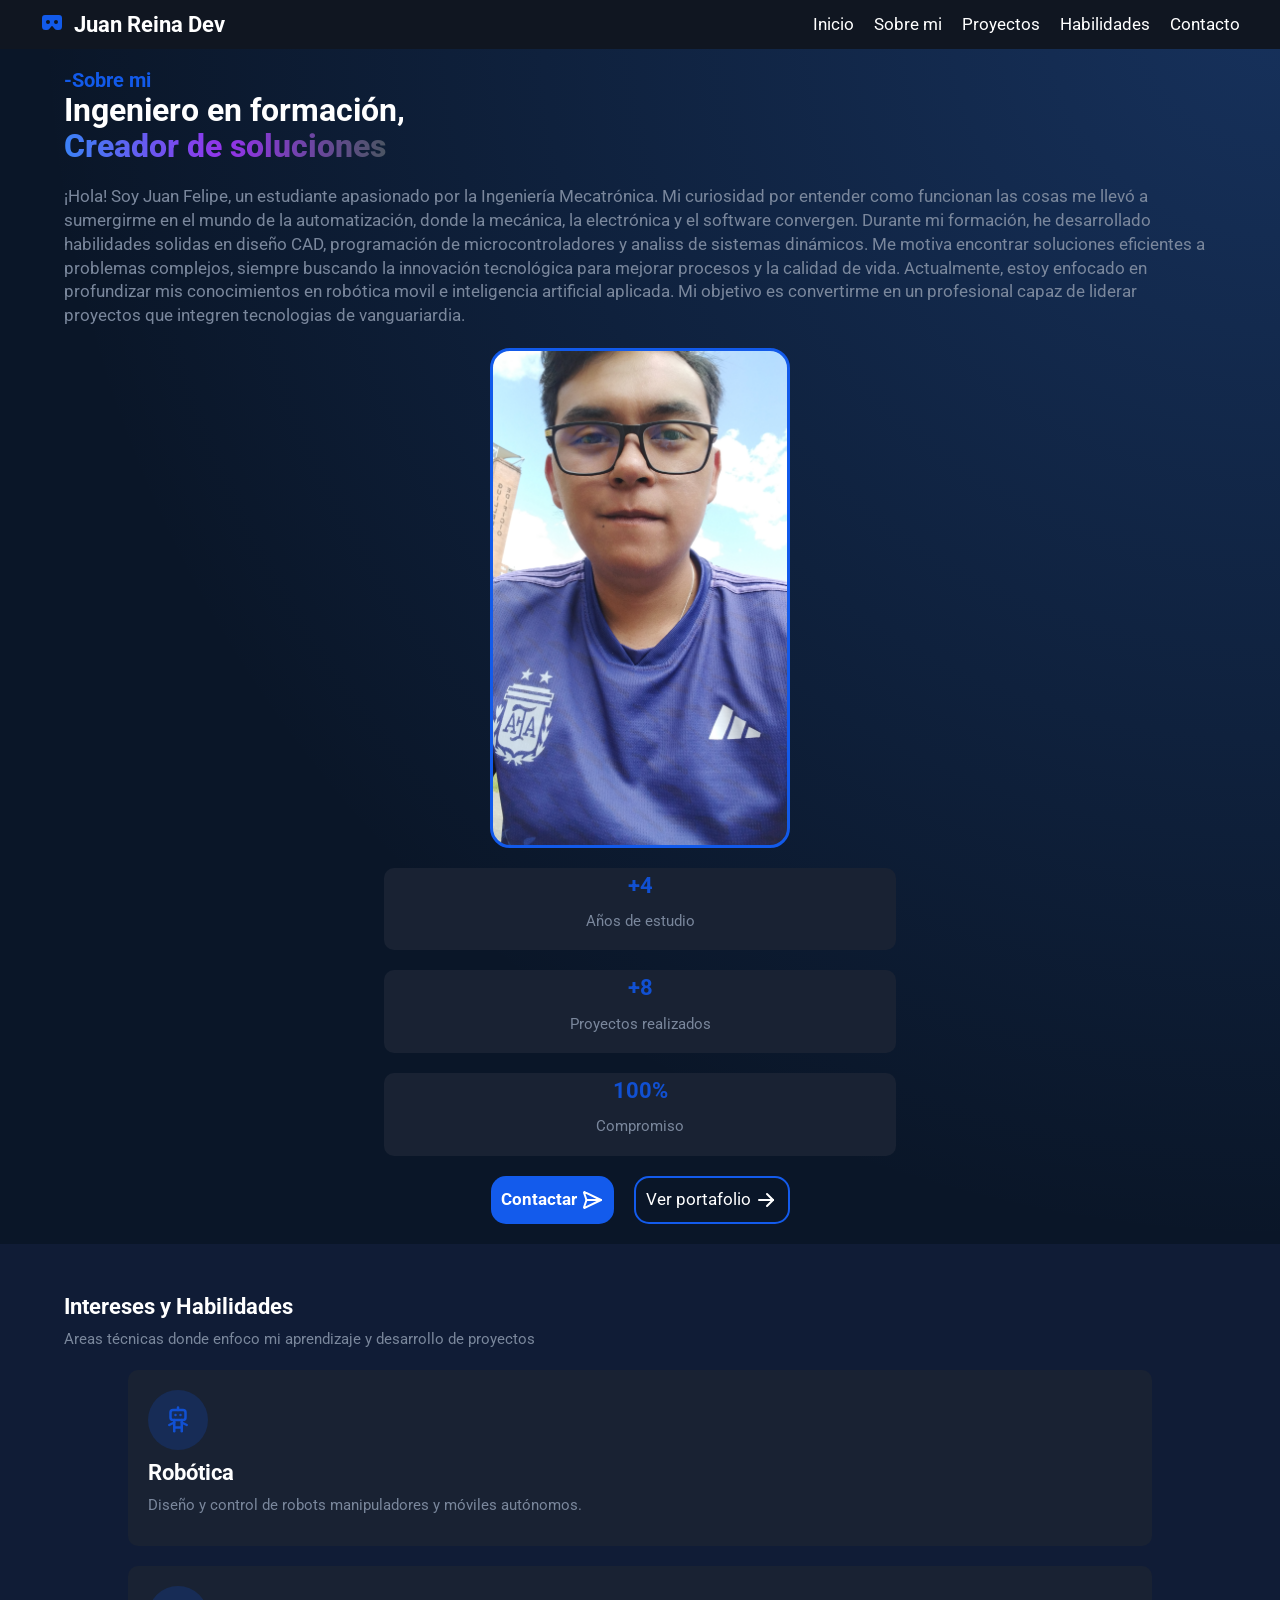
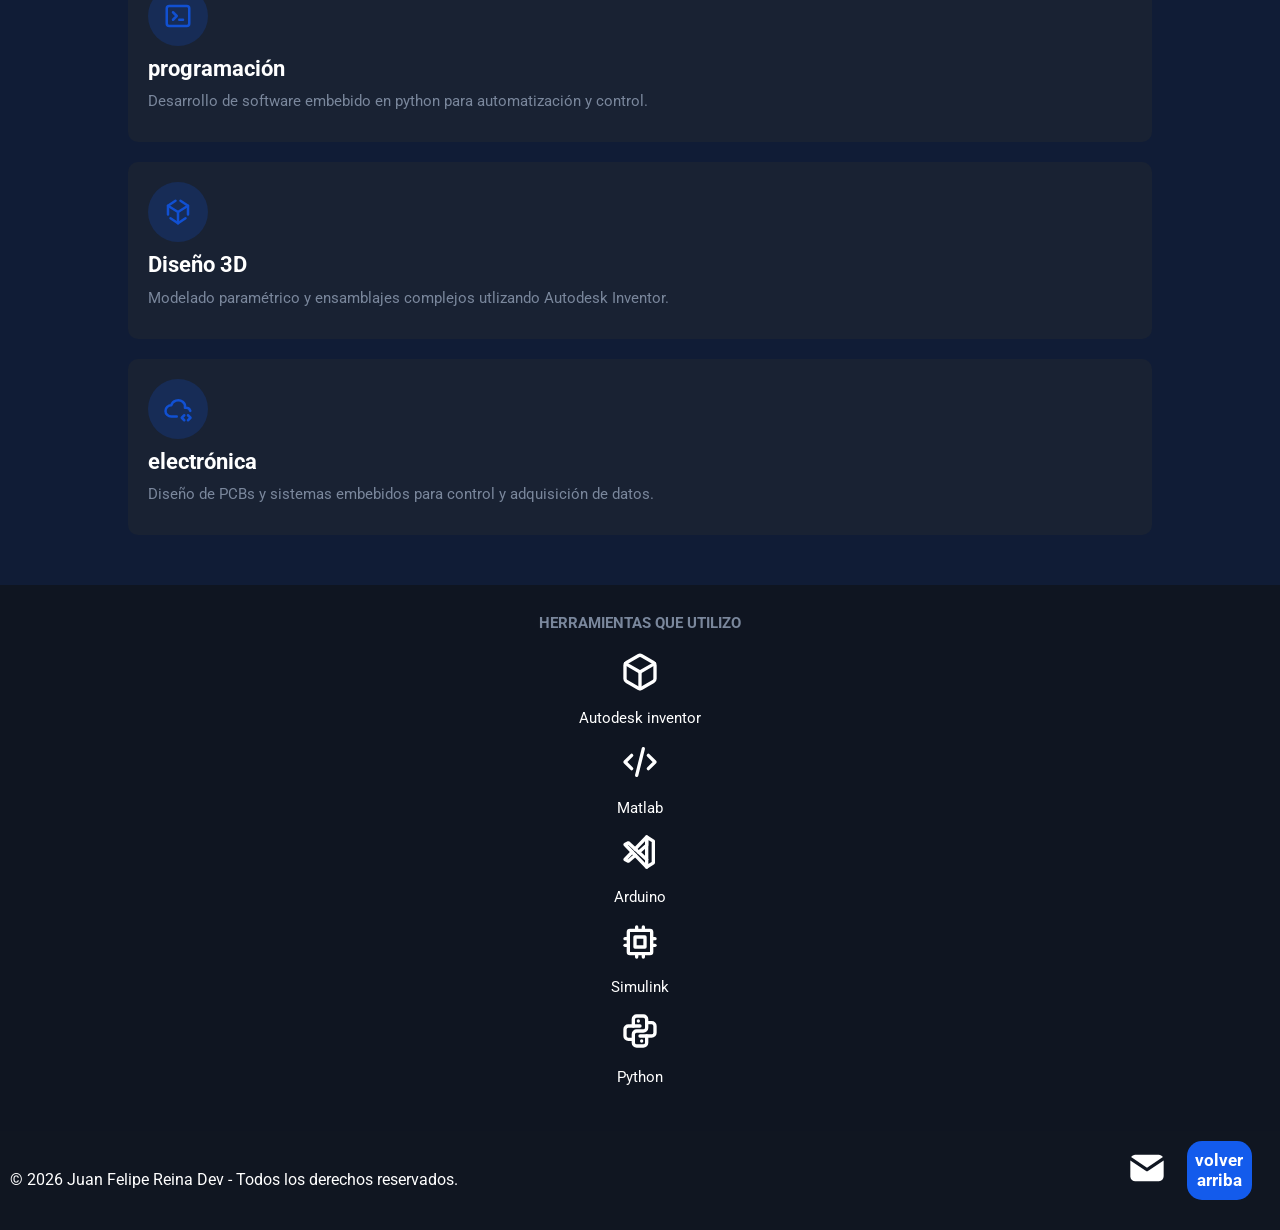
==== commit d5cd4202: "Arreglando parrafo" ====
--- a/sobre_mi.html
+++ b/sobre_mi.html
@@ -52,7 +52,7 @@
                 Durante mi formación, he desarrollado habilidades solidas en diseño CAD,
                 programación de microcontroladores y analiss de sistemas dinámicos.
                 Me motiva encontrar soluciones eficientes a problemas complejos,
-                siemrre buscando la innovación tecnológica para mejorar procesos y la
+                siempre buscando la innovación tecnológica para mejorar procesos y la
                 calidad de vida.
                 Actualmente, estoy enfocado en profundizar mis conocimientos en
                 robótica movil e inteligencia artificial aplicada. Mi objetivo es
@@ -247,7 +247,7 @@
             &copy; 2026 Juan Felipe Reina Dev - Todos los derechos reservados.
         </h3>
         <div class="footer__contacto">
-            <a href="#">
+            <a href="mailto:felipe12.reina@gmail.com">
                 <svg xmlns="http://www.w3.org/2000/svg" width="24" height="24" viewBox="0 0 24 24" fill="#ffffff"
                     class="icon icon-tabler icons-tabler-filled icon-tabler-mail">
                     <path stroke="none" d="M0 0h24v24H0z" fill="none" />
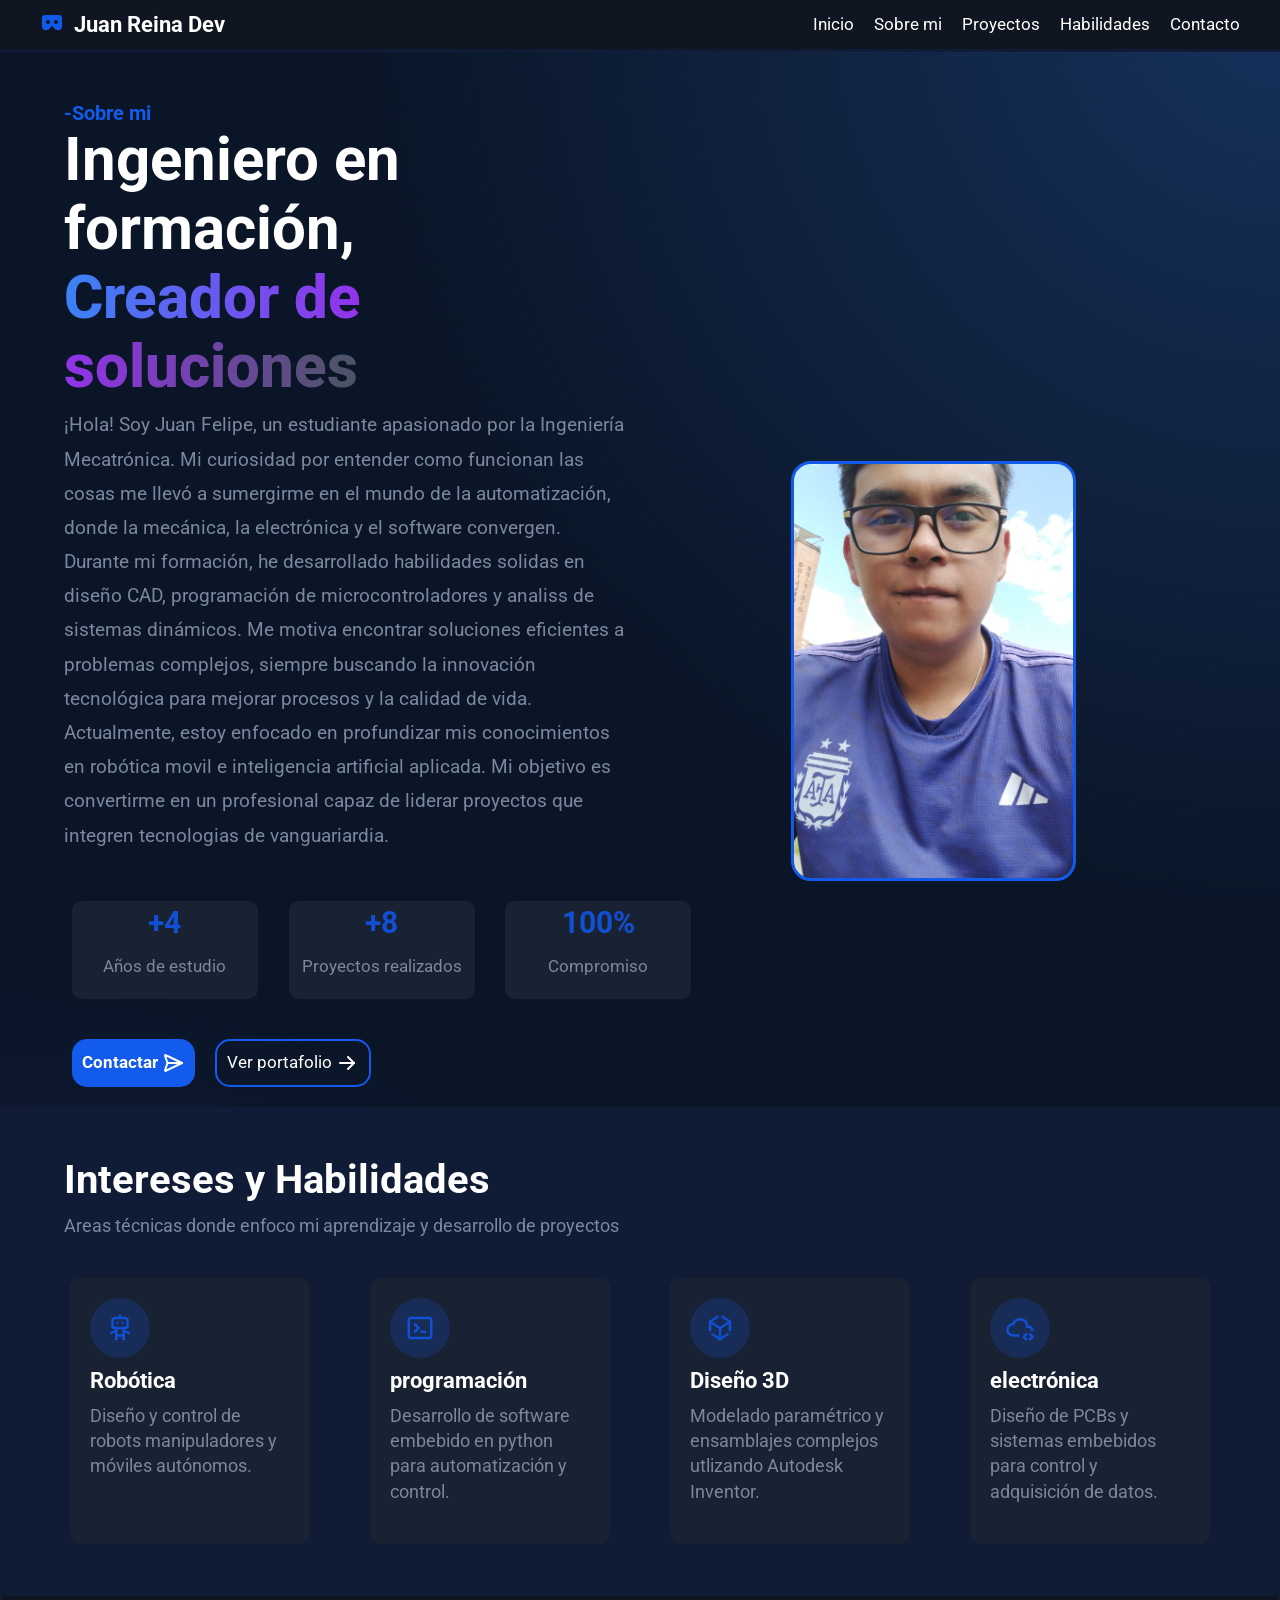
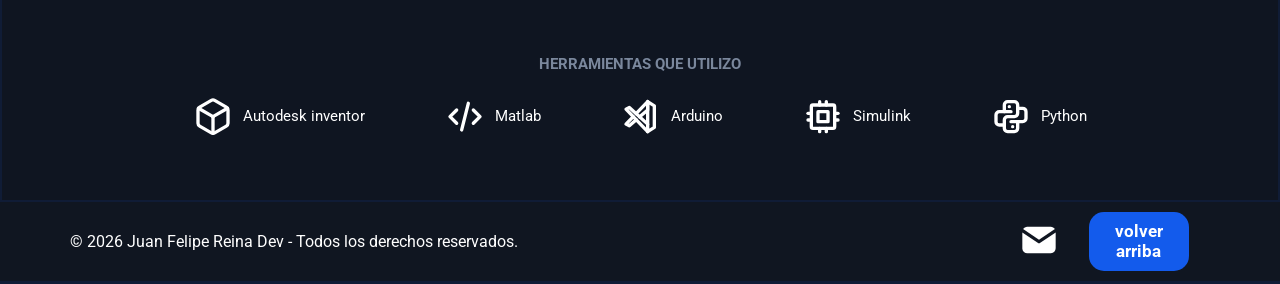
==== commit b6404571: "Terminada página sobre mi" ====
--- a/sobre_mi.html
+++ b/sobre_mi.html
@@ -62,19 +62,22 @@
             <div class="foto"></div>
         </section>
     </main>
-    <section claas="datos">
-        <div class="card">
-            <h3>+4</h1>
-                <p>Años de estudio</p>
-        </div>
-        <div class="card">
-            <h3>+8</h1>
-                <p>Proyectos realizados</p>
-        </div>
-        <div class="card">
-            <h3>100%</h1>
-                <p>Compromiso</p>
-        </div>
+    <section class="datos">
+        <div class="datos__cards">
+            <div class=" card card__años">
+                <h3>+4</h1>
+                    <p>Años de estudio</p>
+            </div>
+            <div class="card card__proyectos">
+                <h3>+8</h1>
+                    <p>Proyectos realizados</p>
+            </div>
+            <div class="card card__compromiso">
+                <h3>100%</h1>
+                    <p>Compromiso</p>
+            </div>
+        </div>
+
     </section>
 
     <section>
@@ -183,63 +186,73 @@
     <section class="herramientas">
         <h4>Herramientas que utilizo</h4>
         <div class="herramientas__iconos">
-            <svg xmlns="http://www.w3.org/2000/svg" width="24" height="24" viewBox="0 0 24 24" fill="none"
-                stroke="#ffffff" stroke-width="2" stroke-linecap="round" stroke-linejoin="round"
-                class="icon icon-tabler icons-tabler-outline icon-tabler-cube">
-                <path stroke="none" d="M0 0h24v24H0z" fill="none" />
-                <path
-                    d="M21 16.008v-8.018a1.98 1.98 0 0 0 -1 -1.717l-7 -4.008a2.016 2.016 0 0 0 -2 0l-7 4.008c-.619 .355 -1 1.01 -1 1.718v8.018c0 .709 .381 1.363 1 1.717l7 4.008a2.016 2.016 0 0 0 2 0l7 -4.008c.619 -.355 1 -1.01 1 -1.718" />
-                <path d="M12 22v-10" />
-                <path d="M12 12l8.73 -5.04" />
-                <path d="M3.27 6.96l8.73 5.04" />
-            </svg>
-            <p>Autodesk inventor</p>
-            <svg xmlns="http://www.w3.org/2000/svg" width="24" height="24" viewBox="0 0 24 24" fill="none"
-                stroke="#ffffff" stroke-width="2" stroke-linecap="round" stroke-linejoin="round"
-                class="icon icon-tabler icons-tabler-outline icon-tabler-code">
-                <path stroke="none" d="M0 0h24v24H0z" fill="none" />
-                <path d="M7 8l-4 4l4 4" />
-                <path d="M17 8l4 4l-4 4" />
-                <path d="M14 4l-4 16" />
-            </svg>
-            <p>Matlab</p>
-            <svg xmlns="http://www.w3.org/2000/svg" width="24" height="24" viewBox="0 0 24 24" fill="none"
-                stroke="#ffffff" stroke-width="2" stroke-linecap="round" stroke-linejoin="round"
-                class="icon icon-tabler icons-tabler-outline icon-tabler-brand-vscode">
-                <path stroke="none" d="M0 0h24v24H0z" fill="none" />
-                <path d="M16 3v18l4 -2.5v-13l-4 -2.5" />
-                <path d="M9.165 13.903l-4.165 3.597l-2 -1l4.333 -4.5m1.735 -1.802l6.932 -7.198v5l-4.795 4.141" />
-                <path d="M16 16.5l-11 -10l-2 1l13 13.5" />
-            </svg>
-            <p>Arduino</p>
-            <svg xmlns="http://www.w3.org/2000/svg" width="24" height="24" viewBox="0 0 24 24" fill="none"
-                stroke="#ffffff" stroke-width="2" stroke-linecap="round" stroke-linejoin="round"
-                class="icon icon-tabler icons-tabler-outline icon-tabler-cpu">
-                <path stroke="none" d="M0 0h24v24H0z" fill="none" />
-                <path d="M5 6a1 1 0 0 1 1 -1h12a1 1 0 0 1 1 1v12a1 1 0 0 1 -1 1h-12a1 1 0 0 1 -1 -1l0 -12" />
-                <path d="M9 9h6v6h-6l0 -6" />
-                <path d="M3 10h2" />
-                <path d="M3 14h2" />
-                <path d="M10 3v2" />
-                <path d="M14 3v2" />
-                <path d="M21 10h-2" />
-                <path d="M21 14h-2" />
-                <path d="M14 21v-2" />
-                <path d="M10 21v-2" />
-            </svg>
-            <p>Simulink</p>
-            <svg xmlns="http://www.w3.org/2000/svg" width="24" height="24" viewBox="0 0 24 24" fill="none"
-                stroke="#ffffff" stroke-width="2" stroke-linecap="round" stroke-linejoin="round"
-                class="icon icon-tabler icons-tabler-outline icon-tabler-brand-python">
-                <path stroke="none" d="M0 0h24v24H0z" fill="none" />
-                <path d="M12 9h-7a2 2 0 0 0 -2 2v4a2 2 0 0 0 2 2h3" />
-                <path d="M12 15h7a2 2 0 0 0 2 -2v-4a2 2 0 0 0 -2 -2h-3" />
-                <path
-                    d="M8 9v-4a2 2 0 0 1 2 -2h4a2 2 0 0 1 2 2v5a2 2 0 0 1 -2 2h-4a2 2 0 0 0 -2 2v5a2 2 0 0 0 2 2h4a2 2 0 0 0 2 -2v-4" />
-                <path d="M11 6l0 .01" />
-                <path d="M13 18l0 .01" />
-            </svg>
-            <p>Python</p>
+            <div class="orden">
+                <svg xmlns="http://www.w3.org/2000/svg" width="24" height="24" viewBox="0 0 24 24" fill="none"
+                    stroke="#ffffff" stroke-width="2" stroke-linecap="round" stroke-linejoin="round"
+                    class="icon icon-tabler icons-tabler-outline icon-tabler-cube">
+                    <path stroke="none" d="M0 0h24v24H0z" fill="none" />
+                    <path
+                        d="M21 16.008v-8.018a1.98 1.98 0 0 0 -1 -1.717l-7 -4.008a2.016 2.016 0 0 0 -2 0l-7 4.008c-.619 .355 -1 1.01 -1 1.718v8.018c0 .709 .381 1.363 1 1.717l7 4.008a2.016 2.016 0 0 0 2 0l7 -4.008c.619 -.355 1 -1.01 1 -1.718" />
+                    <path d="M12 22v-10" />
+                    <path d="M12 12l8.73 -5.04" />
+                    <path d="M3.27 6.96l8.73 5.04" />
+                </svg>
+                <p>Autodesk inventor</p>
+            </div>
+            <div class="orden">
+                <svg xmlns="http://www.w3.org/2000/svg" width="24" height="24" viewBox="0 0 24 24" fill="none"
+                    stroke="#ffffff" stroke-width="2" stroke-linecap="round" stroke-linejoin="round"
+                    class="icon icon-tabler icons-tabler-outline icon-tabler-code">
+                    <path stroke="none" d="M0 0h24v24H0z" fill="none" />
+                    <path d="M7 8l-4 4l4 4" />
+                    <path d="M17 8l4 4l-4 4" />
+                    <path d="M14 4l-4 16" />
+                </svg>
+                <p>Matlab</p>
+            </div>
+            <div class="orden">
+                <svg xmlns="http://www.w3.org/2000/svg" width="24" height="24" viewBox="0 0 24 24" fill="none"
+                    stroke="#ffffff" stroke-width="2" stroke-linecap="round" stroke-linejoin="round"
+                    class="icon icon-tabler icons-tabler-outline icon-tabler-brand-vscode">
+                    <path stroke="none" d="M0 0h24v24H0z" fill="none" />
+                    <path d="M16 3v18l4 -2.5v-13l-4 -2.5" />
+                    <path d="M9.165 13.903l-4.165 3.597l-2 -1l4.333 -4.5m1.735 -1.802l6.932 -7.198v5l-4.795 4.141" />
+                    <path d="M16 16.5l-11 -10l-2 1l13 13.5" />
+                </svg>
+                <p>Arduino</p>
+            </div>
+            <div class="orden">
+                <svg xmlns="http://www.w3.org/2000/svg" width="24" height="24" viewBox="0 0 24 24" fill="none"
+                    stroke="#ffffff" stroke-width="2" stroke-linecap="round" stroke-linejoin="round"
+                    class="icon icon-tabler icons-tabler-outline icon-tabler-cpu">
+                    <path stroke="none" d="M0 0h24v24H0z" fill="none" />
+                    <path d="M5 6a1 1 0 0 1 1 -1h12a1 1 0 0 1 1 1v12a1 1 0 0 1 -1 1h-12a1 1 0 0 1 -1 -1l0 -12" />
+                    <path d="M9 9h6v6h-6l0 -6" />
+                    <path d="M3 10h2" />
+                    <path d="M3 14h2" />
+                    <path d="M10 3v2" />
+                    <path d="M14 3v2" />
+                    <path d="M21 10h-2" />
+                    <path d="M21 14h-2" />
+                    <path d="M14 21v-2" />
+                    <path d="M10 21v-2" />
+                </svg>
+                <p>Simulink</p>
+            </div>
+            <div class="orden">
+                <svg xmlns="http://www.w3.org/2000/svg" width="24" height="24" viewBox="0 0 24 24" fill="none"
+                    stroke="#ffffff" stroke-width="2" stroke-linecap="round" stroke-linejoin="round"
+                    class="icon icon-tabler icons-tabler-outline icon-tabler-brand-python">
+                    <path stroke="none" d="M0 0h24v24H0z" fill="none" />
+                    <path d="M12 9h-7a2 2 0 0 0 -2 2v4a2 2 0 0 0 2 2h3" />
+                    <path d="M12 15h7a2 2 0 0 0 2 -2v-4a2 2 0 0 0 -2 -2h-3" />
+                    <path
+                        d="M8 9v-4a2 2 0 0 1 2 -2h4a2 2 0 0 1 2 2v5a2 2 0 0 1 -2 2h-4a2 2 0 0 0 -2 2v5a2 2 0 0 0 2 2h4a2 2 0 0 0 2 -2v-4" />
+                    <path d="M11 6l0 .01" />
+                    <path d="M13 18l0 .01" />
+                </svg>
+                <p>Python</p>
+            </div>
         </div>
     </section>
     <footer class="footer contenedor">
--- a/CSS/styles.css
+++ b/CSS/styles.css
@@ -9,9 +9,9 @@
   --contacto: #7a879c;
   --color-sobre-mi: #1150d2;
   --color-card: #192233;
-  --color-btn-primario: #135BEC;
-  --bg-card-habilidades: #172C56;
-  --color-herramientas: #0F1521;
+  --color-btn-primario: #135bec;
+  --bg-card-habilidades: #172c56;
+  --color-herramientas: #0f1521;
 }
 
 html {
@@ -189,7 +189,8 @@
 /* Sobre mi */
 .principal {
   width: 90%;
-  margin: 0 auto; /* Para que no llegue a las orillas */
+  margin: 0 auto;
+  /* Para que no llegue a las orillas */
 }
 
 .titulo {
@@ -222,6 +223,7 @@
   line-height: 1.4;
   margin-bottom: 2rem;
 }
+
 .foto {
   margin: 0 auto;
   background-image: url(../img/yo.jpg);
@@ -289,13 +291,15 @@
 
 .intereses h1 {
   width: 90%;
-  margin: 0 auto; /* Para que no llegue a las orillas */
+  margin: 0 auto;
+  /* Para que no llegue a las orillas */
   margin-bottom: 1rem;
 }
 
 .intereses p {
   width: 90%;
-  margin: 0 auto; /* Para que no llegue a las orillas */
+  margin: 0 auto;
+  /* Para que no llegue a las orillas */
   color: var(--contacto);
   font-size: 1.5rem;
   line-height: 1.4;
@@ -308,21 +312,24 @@
   padding: 2rem;
 }
 
-.card__icono{
+.card__icono {
   background-color: var(--bg-card-habilidades);
   display: flex;
   align-items: center;
   justify-content: center;
-  width: 6rem;  /* Tamaño del círculo */
+  width: 6rem;
+  /* Tamaño del círculo */
   height: 6rem;
-  border-radius: 50%; /* Fondo circular */
-  padding: 0.7rem; /* Espacio interno */
+  border-radius: 50%;
+  /* Fondo circular */
+  padding: 0.7rem;
+  /* Espacio interno */
   margin-bottom: 1rem;
-
 }
 
 .card__icono svg {
-  width: 3rem;  /* Tamaño del icono */
+  width: 3rem;
+  /* Tamaño del icono */
   height: 3rem;
 }
 
@@ -365,14 +372,12 @@
 .btn-primario--footer {
   width: 40%;
   padding: 0.2rem;
-
-}
-
-.btn-primario--footer p{
+}
+
+.btn-primario--footer p {
   width: 100%;
   text-align: center;
   margin: 0.8rem auto;
-
 }
 
 .footer__contacto {
@@ -387,85 +392,7 @@
   width: 100%;
   height: auto;
   width: 4rem;
-}  
-
-
-
-
-
-
-
-
-
-
-
-
-
-
-
-
-
-
-
-
-
-
-
-
-
-
-
-
-
-
-
-
-
-
-
-
-
-
-
-
-
-
-
-
-
-
-
-
-
-
-
-
-
-
-
-
-
-
-
-
-
-
-
-
-
-
-
-
-
-
-
-
-
-
-
-
-
-
+}
 
 /* Media Queries */
 /* header */
@@ -576,6 +503,7 @@
     width: 80%;
     margin-bottom: 25rem;
   }
+
   /* footer */
   .footer h3 {
     font-size: 1.6rem;
@@ -587,4 +515,144 @@
     gap: 2rem;
     margin-left: 3rem;
   }
-}
+
+  /* Sobre mi */
+  .contenedor {
+    border-bottom: 3px solid var(--bg-border);
+  }
+
+  .titulo h4 {
+    margin-top: 5rem;
+    font-size: 2rem;
+  }
+
+  .titulo h1,
+  .titulo span {
+    font-size: 6rem;
+  }
+
+  .contenido-sobre-mi p {
+    font-size: 1.9rem;
+  }
+
+  .principal {
+    display: grid;
+    grid-template-columns: 1fr 1fr;
+    grid-auto-flow: row; /*para que los elementos se coloquen en filas*/
+    
+  }
+
+  .contenido-sobre-mi {
+    margin-top: 4rem;
+    display: grid;
+    grid-template-columns: 1fr 1fr;
+    grid-column: 1/3;
+    gap: 2rem;
+    align-items: center;
+  }
+
+  .contenido-sobre-mi p {
+    grid-column: 1/2;
+    margin-top: -6rem;
+    line-height: 1.8;
+  }
+
+  .contenido-sobre-mi .foto {
+    grid-column: 2/3;
+  }
+
+  .foto {
+    margin: 0 auto;
+    background-image: url(../img/yo.jpg);
+    width: 285px;
+    height: 420px;
+    background-repeat: no-repeat;
+    background-position: center;
+    background-size: cover;
+    border-radius: 20px;
+    border: 3px solid var(--color-svg);
+    overflow: hidden;
+  }
+
+  .datos {
+    display: grid;
+    grid-template-columns: 1fr 1fr;
+  }
+
+  .datos__cards {
+    display: grid;
+    grid-template-columns: repeat(3, 1fr);
+    gap: 1rem;
+  }
+
+  .card h3 {
+    font-size: 3rem;
+  }
+
+  .card p {
+    font-size: 1.7rem;
+  }
+
+  .card__años,
+  .card__proyectos,
+  .card__compromiso {
+    margin-left: 7.2rem;
+    width: 90%;
+  }
+
+  .botones {
+    margin-top: 2rem;
+    display: flex;
+    gap: 2rem;
+    justify-content: start;
+    margin-top: 4rem;
+    margin-left: 7.2rem;
+  }
+
+  .intereses h1 {
+    font-size: 4rem;
+  }
+
+  .intereses p {
+    font-size: 1.8rem;
+    margin-bottom: 2rem;
+  }
+
+  .habilidades {
+    display: flex;
+    gap: 6rem;
+    margin: 0 7rem;
+  }
+
+  .card--habilidades {
+    width: 25%;
+  }
+
+  .herramientas {
+    border: 2px solid var(--bg-border);
+    padding: 6rem;
+  }
+
+  .herramientas__iconos {
+    display: flex;
+    gap: 8rem;
+    justify-content: center;
+  }
+  
+  .orden {
+    display: flex;
+    gap: 1rem;
+    justify-content: center;
+  }
+
+  .footer h3 {
+    margin-left: 6rem;
+  }
+
+  .footer__contacto {
+    width: 20%;
+    gap: 3rem;
+    margin-right: 4rem;
+    margin-bottom: 0;
+  }
+}
